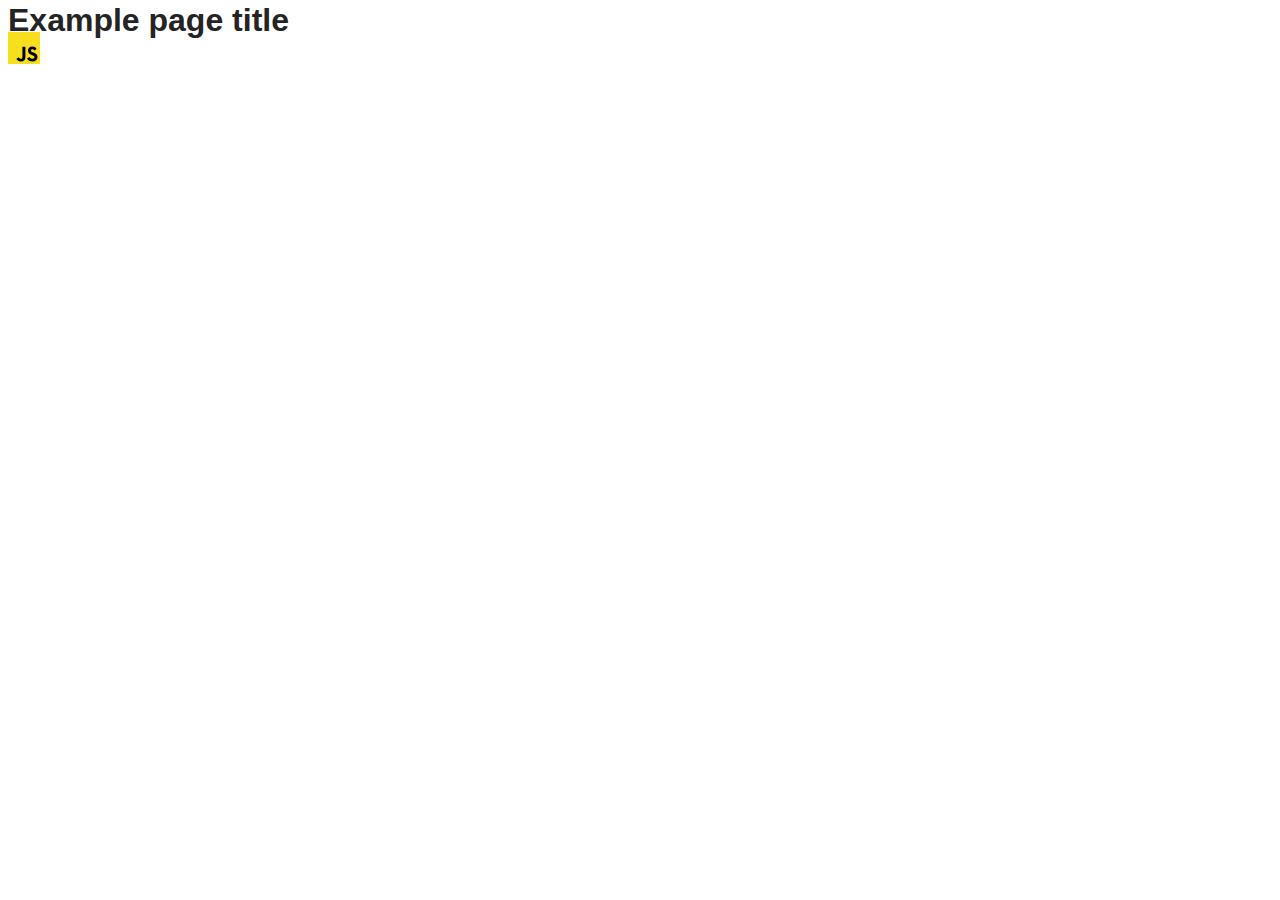
==== src/index.html @ b17c5d74 "Initial commit" ====
<!DOCTYPE html>
<html lang="en">
  <head>
    <meta charset="UTF-8" />
    <link rel="icon" type="image/svg+xml" href="/favicon.svg" />
    <meta name="viewport" content="width=device-width, initial-scale=1.0" />
    <title>Vanilla App Template</title>
    <link rel="stylesheet" href="./css/styles.css" />
  </head>
  <body>
    <load ="partials/header.html" />

    <section>
      <h1>Example page title</h1>
      <!-- Path to images as from index.html file -->
      <img src="./img/javascript.svg" alt="" />
    </section>

    <!-- Loads the specified .html file -->
    <load ="partials/vite-promo.html" />

    <script type="module" src="./main.js"></script>
  </body>
</html>
---- src/css/styles.css ----
/**
  |============================
  | include css partials with
  | default @import url()
  |============================
*/
@import url('./reset.css');
@import url('./vite-promo.css');
@import url('./header.css');

:root {
  font-family: Inter, Avenir, Helvetica, Arial, sans-serif;
  font-size: 16px;
  line-height: 24px;
  font-weight: 400;

  color: #242424;
  background-color: rgba(255, 255, 255, 0.87);

  font-synthesis: none;
  text-rendering: optimizeLegibility;
  -webkit-font-smoothing: antialiased;
  -moz-osx-font-smoothing: grayscale;
  -webkit-text-size-adjust: 100%;
}
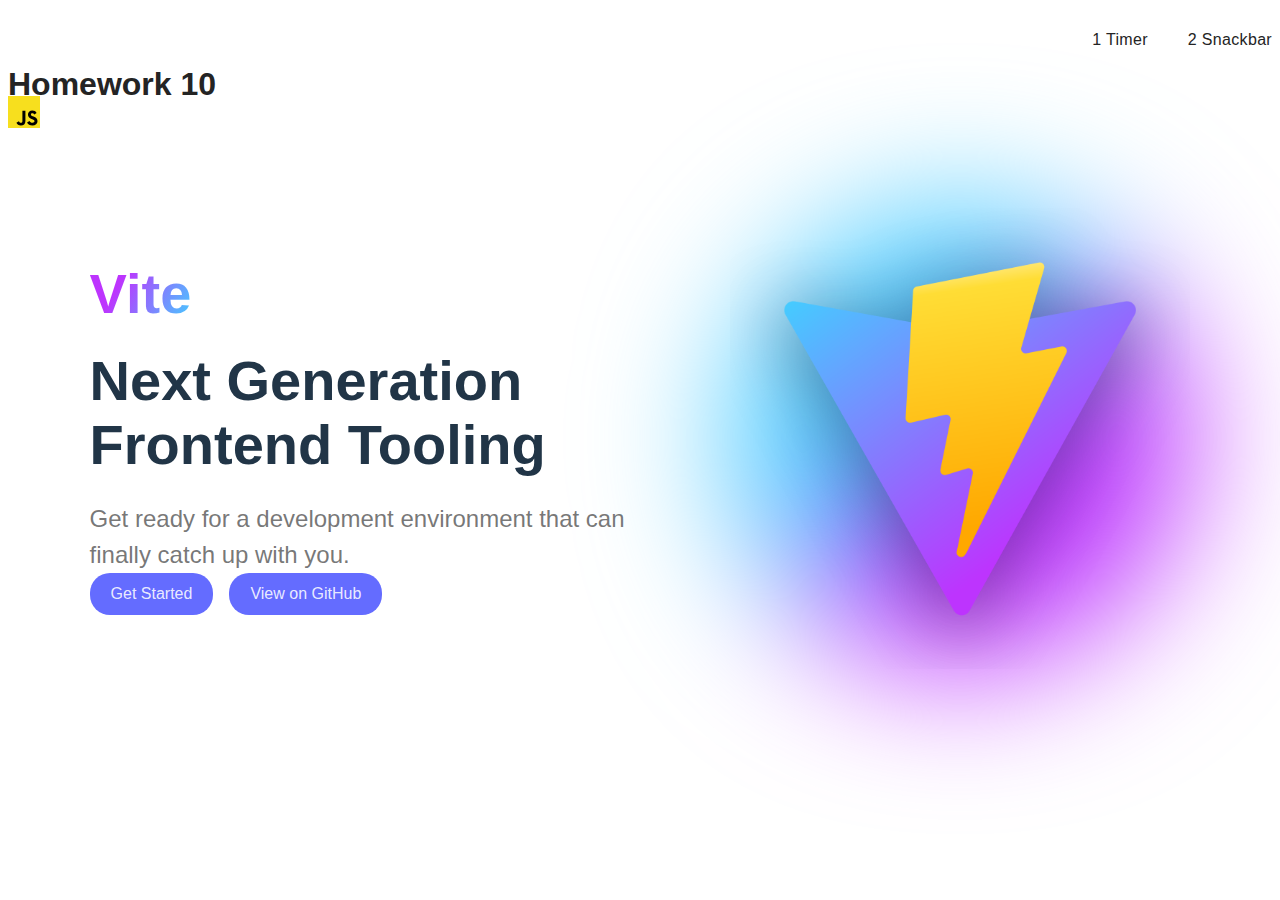
==== commit 2e66037a: "add initial files" ====
--- a/src/index.html
+++ b/src/index.html
@@ -4,21 +4,76 @@
     <meta charset="UTF-8" />
     <link rel="icon" type="image/svg+xml" href="/favicon.svg" />
     <meta name="viewport" content="width=device-width, initial-scale=1.0" />
-    <title>Vanilla App Template</title>
+    <title>Homework 10</title>
     <link rel="stylesheet" href="./css/styles.css" />
   </head>
   <body>
-    <load ="partials/header.html" />
+    <header class="header">
+      <nav class="nav">
+        <ul class="nav-list">
+          <li class="nav-item">
+            <a href="./1-timer.html" class="nav-link">1 Timer</a>
+          </li>
+
+          <li class="nav-item">
+            <a href="./2-snackbar.html" class="nav-link">2 Snackbar</a>
+          </li>
+        </ul>
+      </nav>
+    </header>
 
     <section>
-      <h1>Example page title</h1>
+      <h1>Homework 10</h1>
       <!-- Path to images as from index.html file -->
       <img src="./img/javascript.svg" alt="" />
     </section>
 
     <!-- Loads the specified .html file -->
-    <load ="partials/vite-promo.html" />
+    <section class="vite-promo">
+      <div class="container">
+        <div class="wrapper">
+          <h2 class="title">
+            <span class="gradient">Vite</span>
+          </h2>
+          <p class="text">Next Generation Frontend Tooling</p>
+          <p class="tagline">
+            Get ready for a development environment that can finally catch up
+            with you.
+          </p>
 
-    <script type="module" src="./main.js"></script>
+          <ul class="actions">
+            <li class="action">
+              <a
+                class="link"
+                href="https://vitejs.dev/guide/"
+                target="_blank"
+                rel="noopener noreferrer"
+                >Get Started</a
+              >
+            </li>
+            <li class="action">
+              <a
+                class="link"
+                href="https://github.com/vitejs/vite"
+                target="_blank"
+                rel="noopener noreferrer"
+                >View on GitHub</a
+              >
+            </li>
+          </ul>
+        </div>
+
+        <div class="thumb">
+          <!-- Path to images as from index.html file -->
+          <img
+            class="pic"
+            src="./img/vite-logo.png"
+            alt="Vite logo"
+            width="640"
+            height="640"
+          />
+        </div>
+      </div>
+    </section>
   </body>
 </html>
